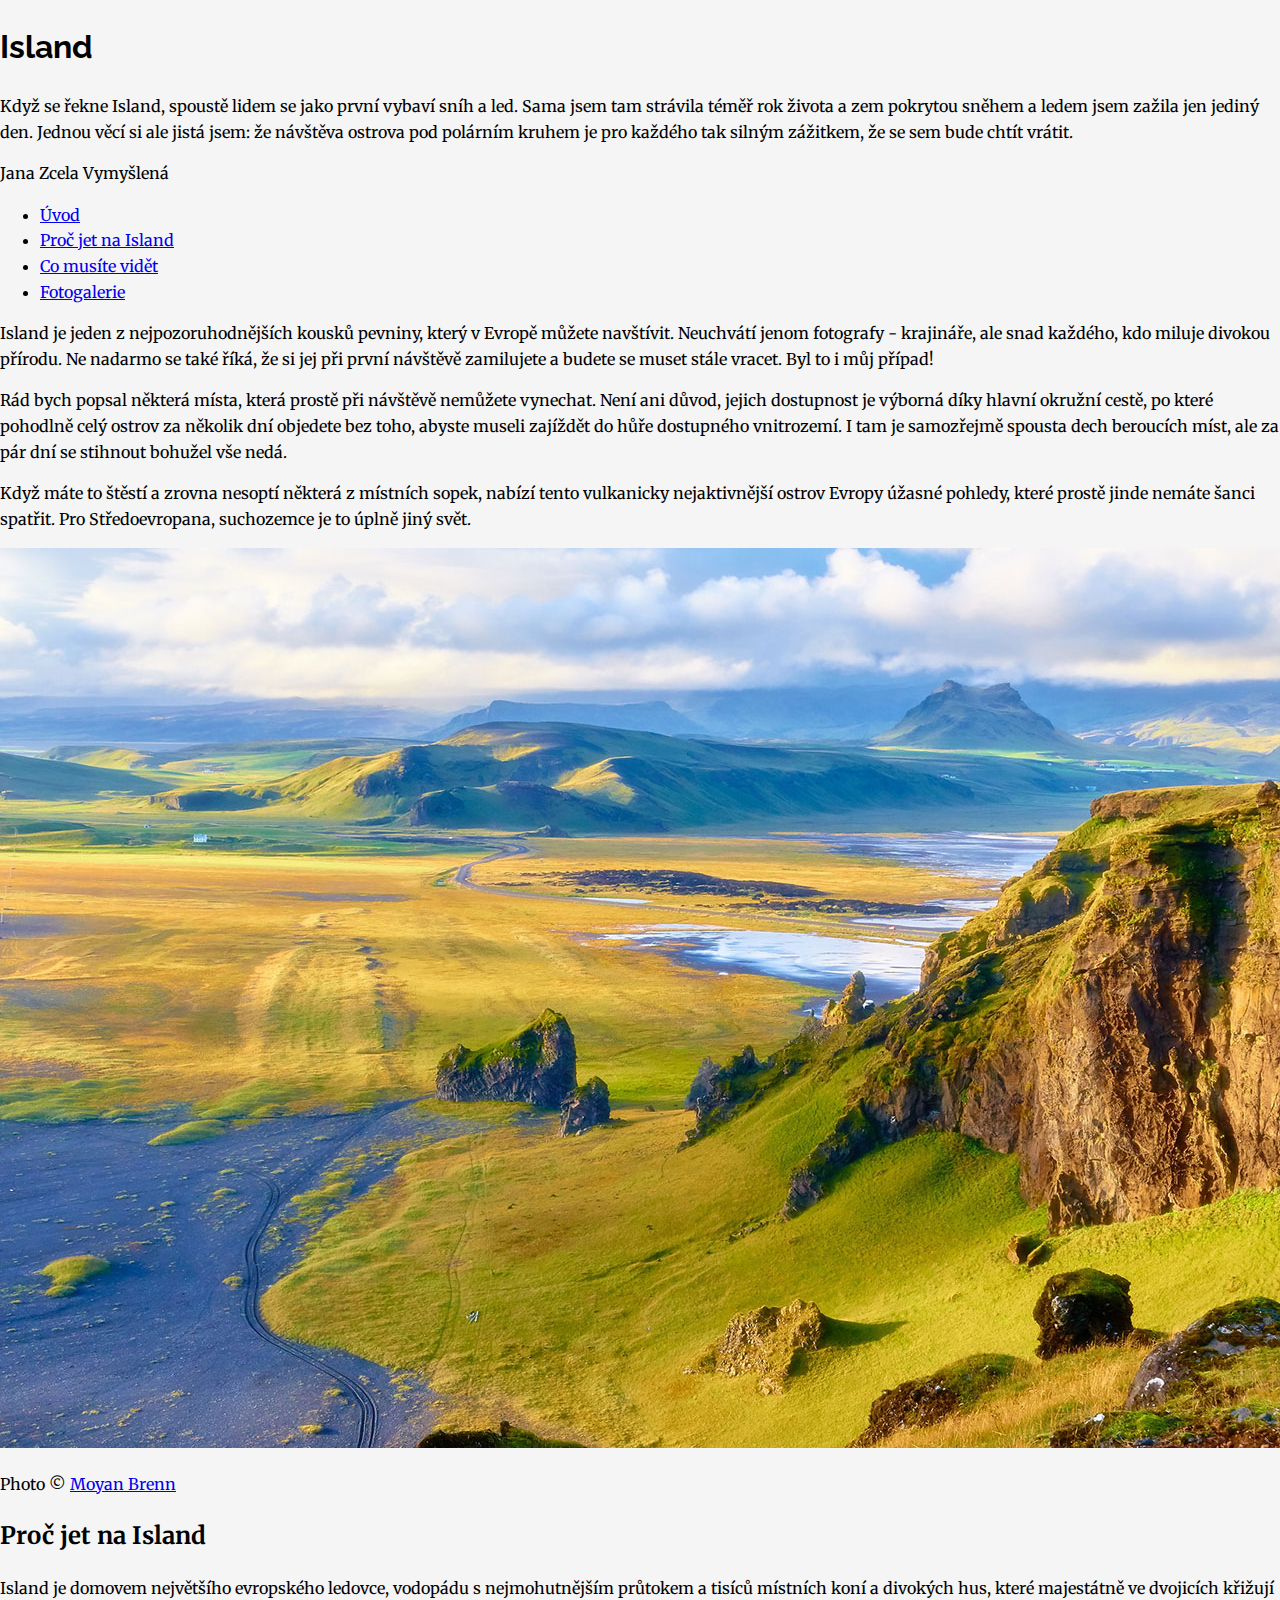
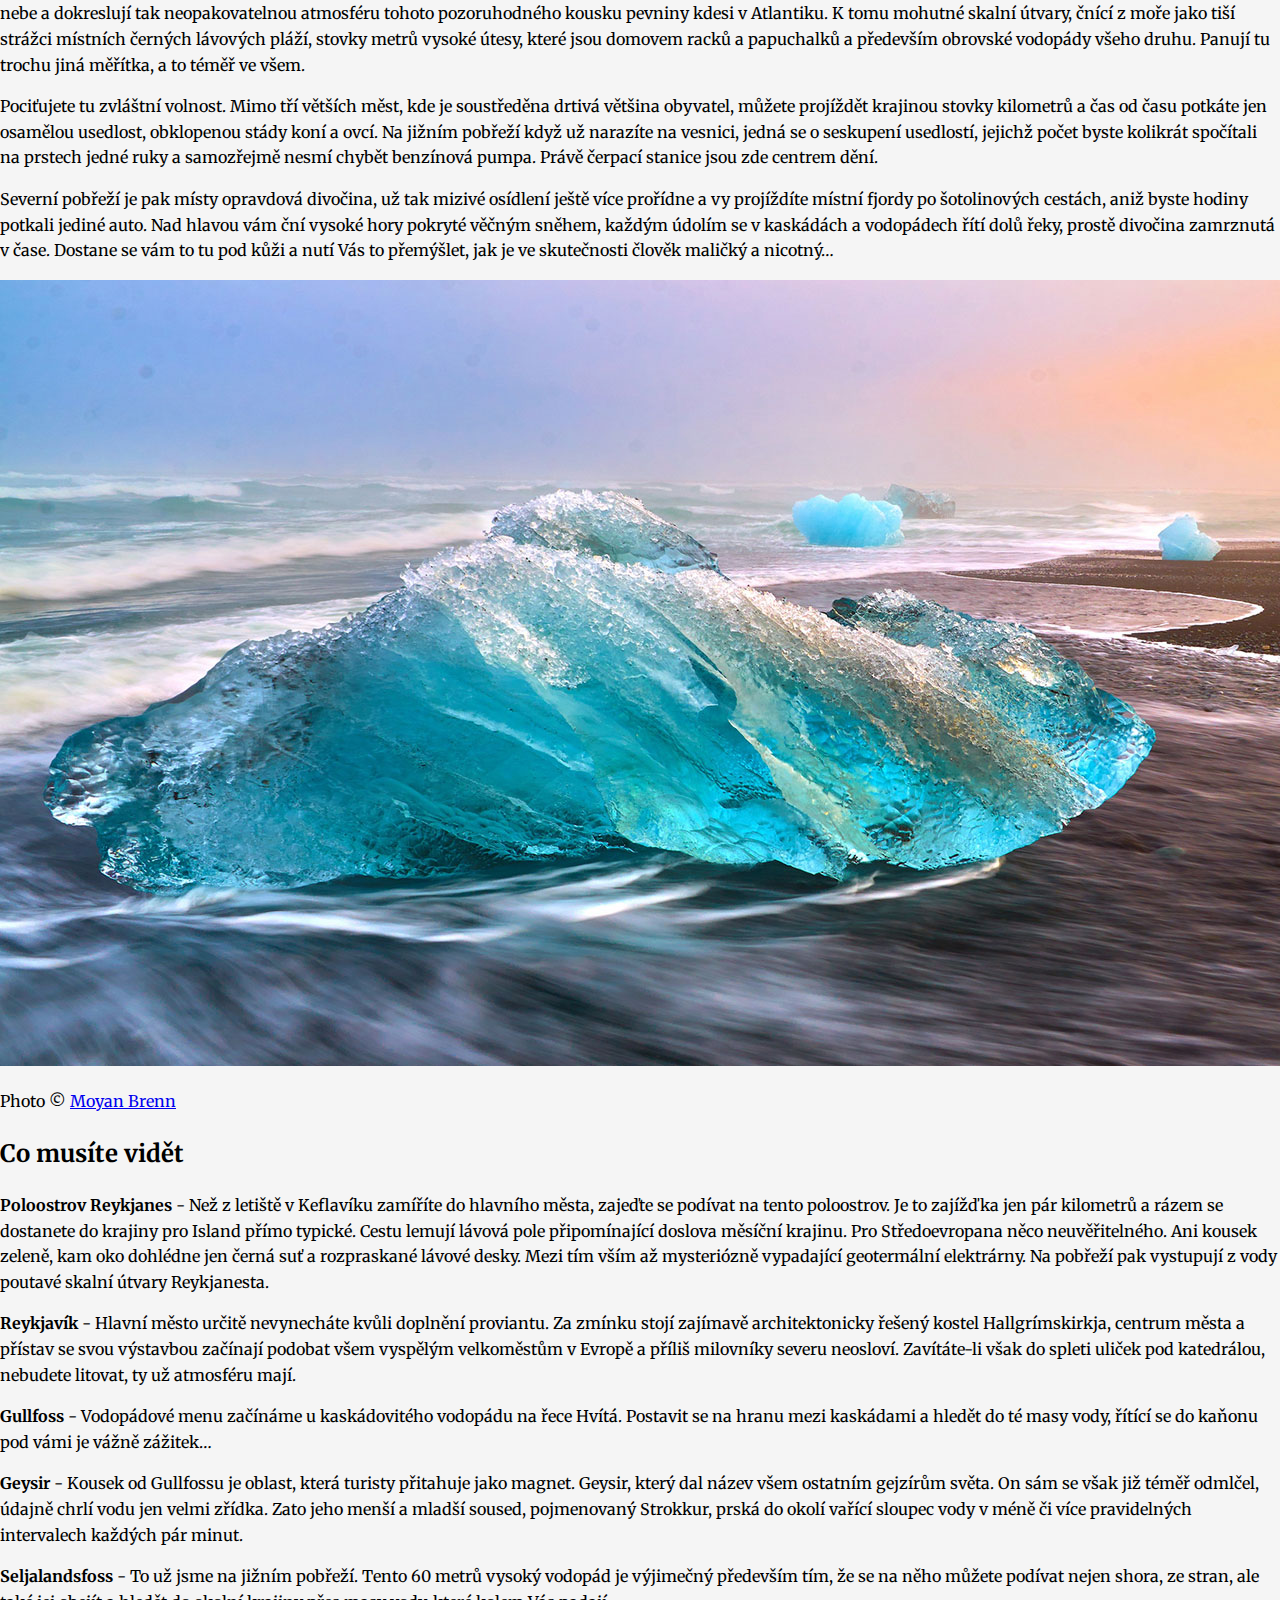
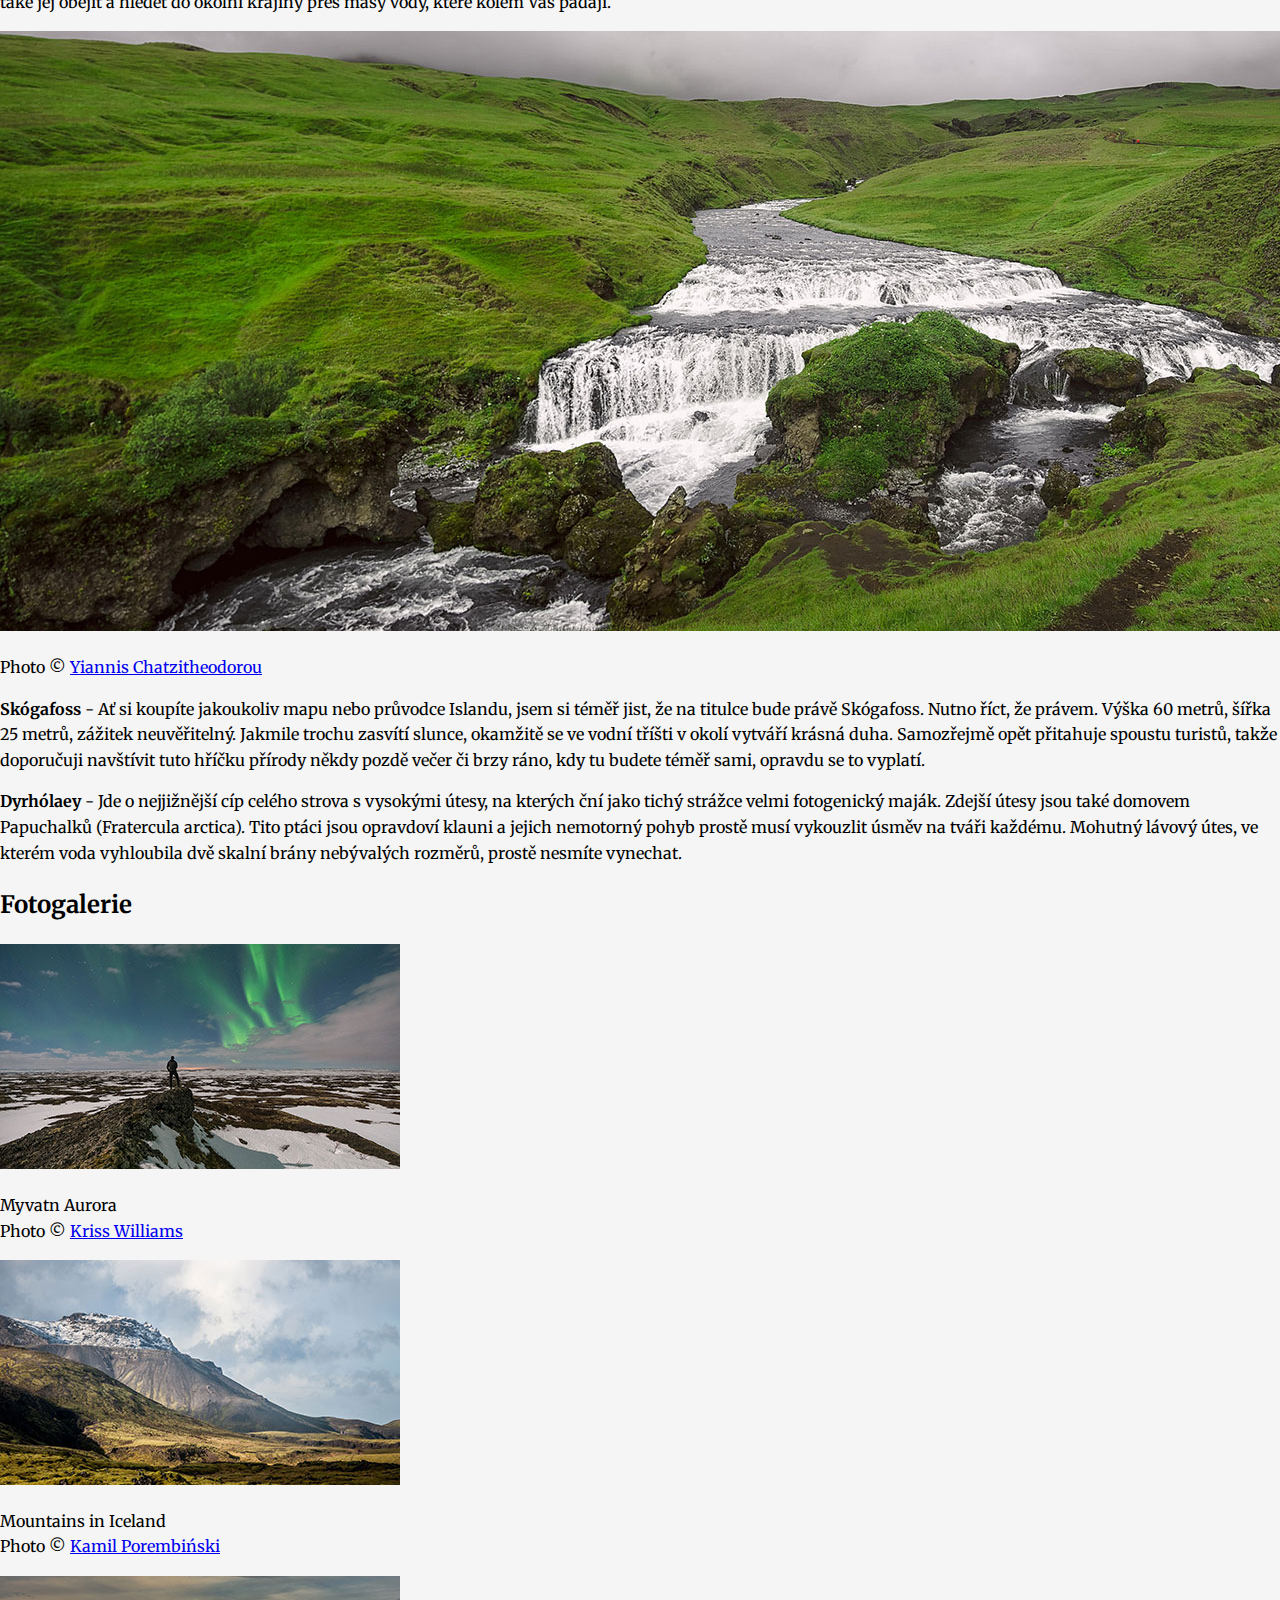
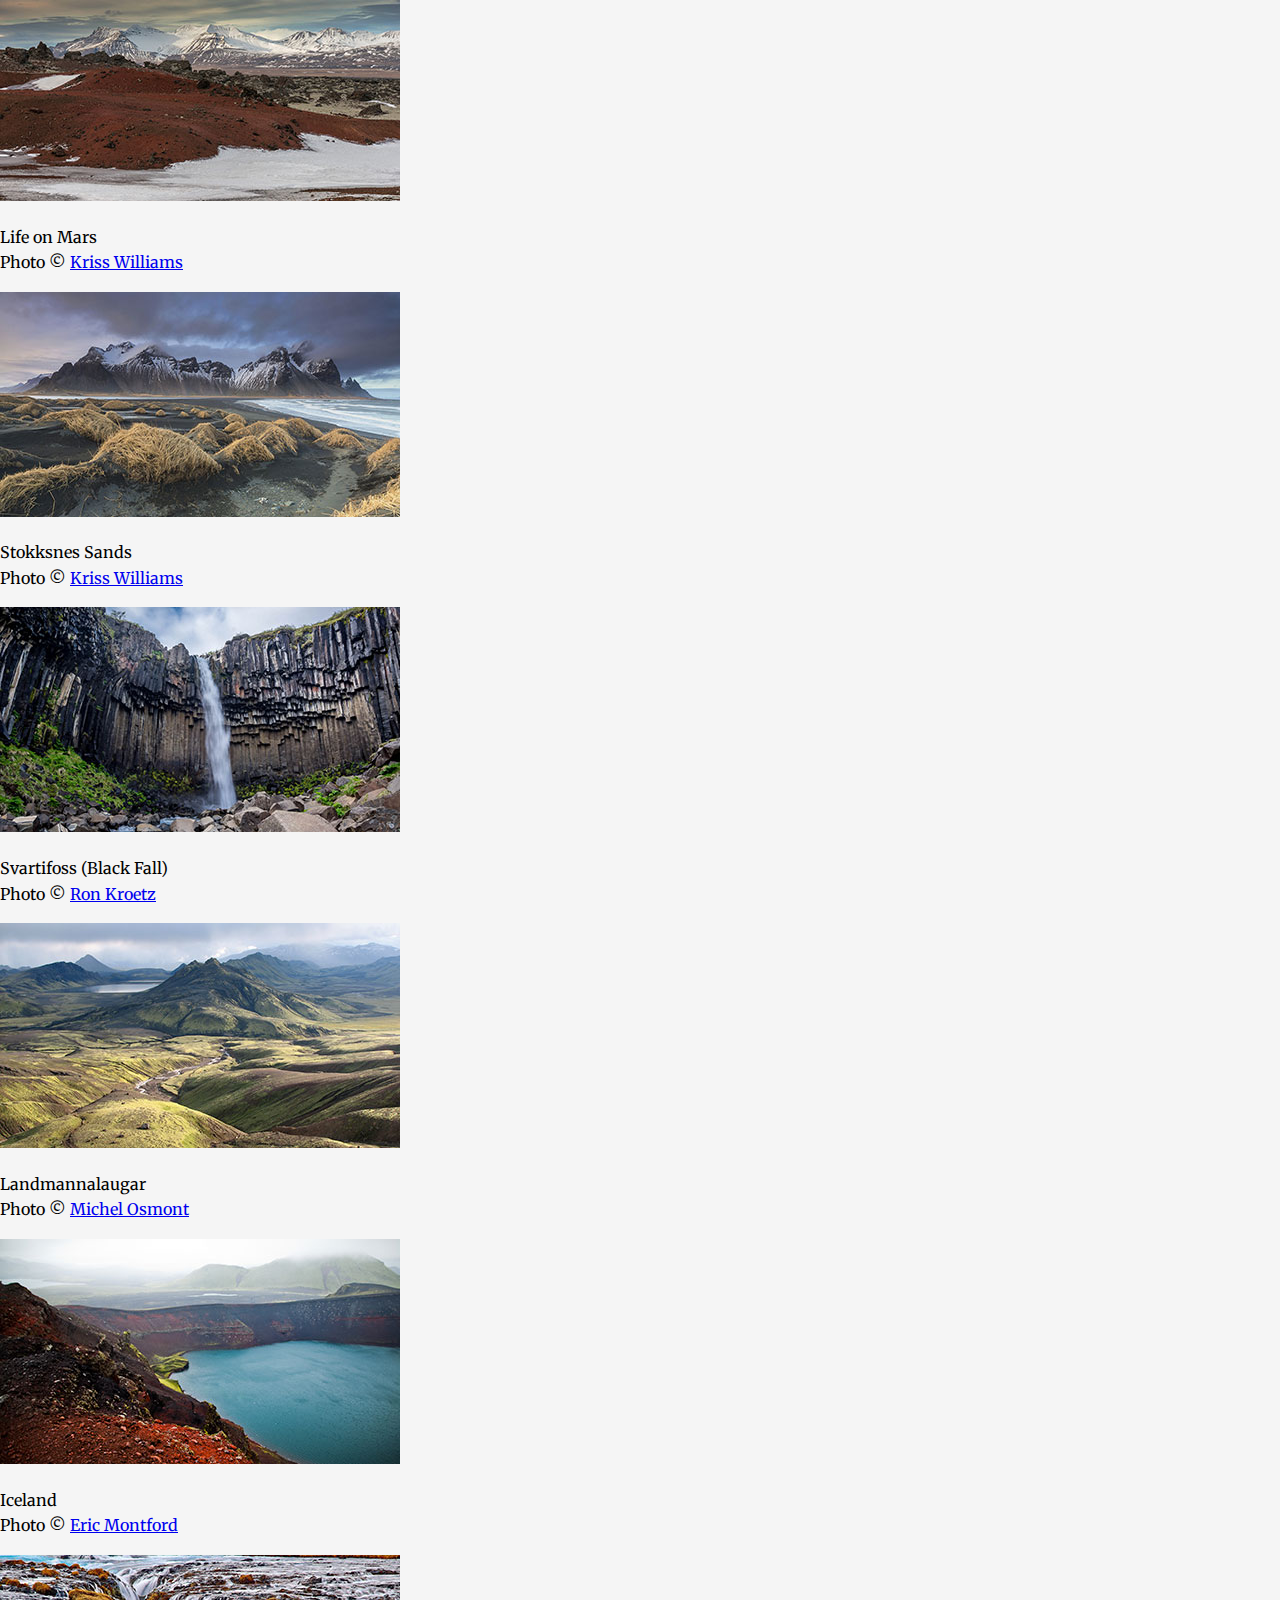
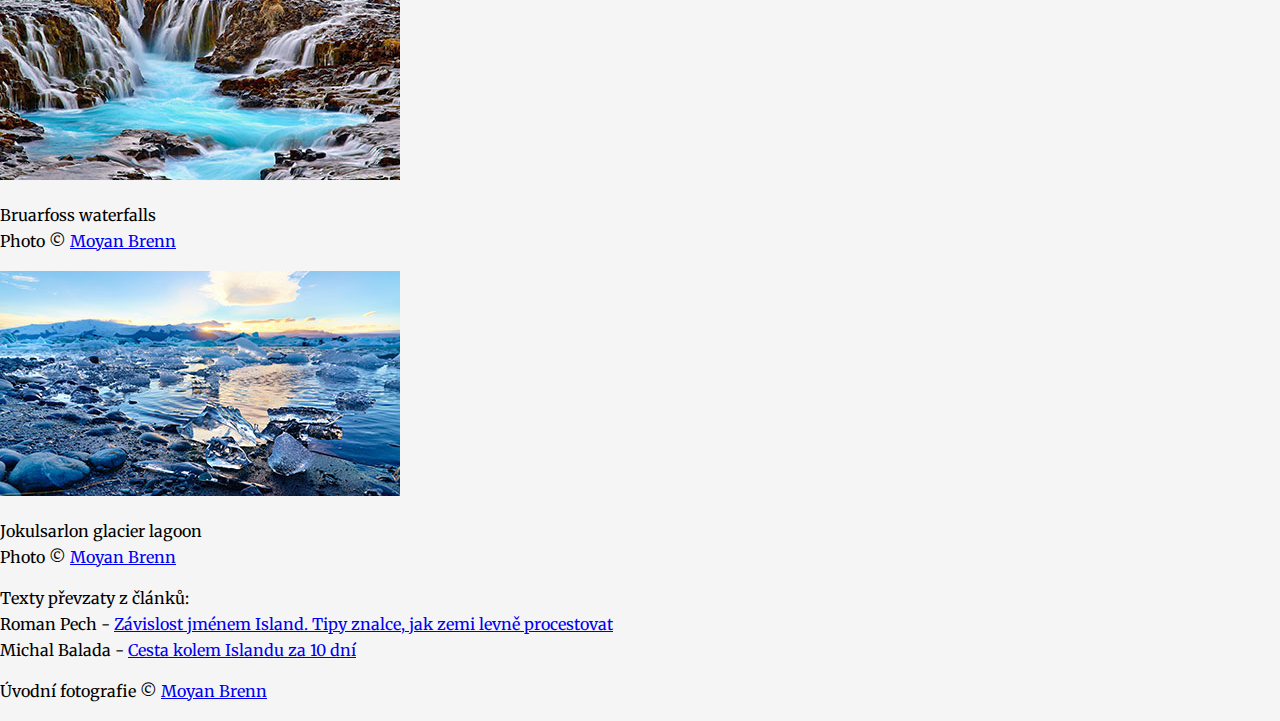
==== 2020-10-30-HTML-CSS-podklady/07-PROJEKT-Island/index.html @ 8b14be37 "Podklady pro Island" ====
<!DOCTYPE html>
<html>
    <head>
        <meta charset="utf-8">
        <meta name="viewport" content="width=device-width, initial-scale=1">
        <title>Cestování po Islandu</title>
        <link href="https://fonts.googleapis.com/css?family=Merriweather:400,400i|Raleway:400,700" rel="stylesheet">
        <link rel="stylesheet" type="text/css" href="style.css">
    </head>
    <body>


        <!-- hlavička -->

        <h1 class="titulek">Island</h1>

        <p class="perex">Když se řekne Island, spoustě lidem se jako první vybaví sníh a led. Sama jsem tam strávila téměř rok života a zem pokrytou sněhem a ledem jsem zažila jen jediný den. Jednou věcí si ale jistá jsem: že návštěva ostrova pod polárním kruhem je pro každého tak silným zážitkem, že se sem bude chtít vrátit.</p>

        <p class="autor">Jana Zcela Vymyšlená</p>




        <!-- menu -->

        <ul class="menu">
            <li><a href="#">Úvod</a></li>
            <li><a href="#">Proč jet na Island</a></li>
            <li><a href="#">Co musíte vidět</a></li>
            <li><a href="#">Fotogalerie</a></li>
        </ul>



        <!-- sekce Úvod -->

        <p>Island je jeden z nejpozoruhodnějších kousků pevniny, který v Evropě můžete navštívit. Neuchvátí jenom fotografy - krajináře, ale snad každého, kdo miluje divokou přírodu. Ne nadarmo se také říká, že si jej při první návštěvě zamilujete a budete se muset stále vracet. Byl to i můj případ!</p>

        <p>Rád bych popsal některá místa, která prostě při návštěvě nemůžete vynechat. Není ani důvod, jejich dostupnost je výborná díky hlavní okružní cestě, po které pohodlně celý ostrov za několik dní objedete bez toho, abyste museli zajíždět do hůře dostupného vnitrozemí. I tam je samozřejmě spousta dech beroucích míst, ale za pár dní se stihnout bohužel vše nedá.</p>

        <p>Když máte to štěstí a zrovna nesoptí některá z místních sopek, nabízí tento vulkanicky nejaktivnější ostrov Evropy úžasné pohledy, které prostě jinde nemáte šanci spatřit. Pro Středoevropana, suchozemce je to úplně jiný svět.</p>

        
        <img src="images/island1.jpg" alt="Island">
        <p class="popisek">
            Photo &copy; <a href="https://flic.kr/p/yFnyAT">Moyan Brenn</a>
        </p>


        <!-- sekce Proč -->

        <h2>Proč jet na Island</h2>

        <p>Island je domovem největšího evropského ledovce, vodopádu s nejmohutnějším průtokem a tisíců místních koní a divokých hus, které majestátně ve dvojicích křižují nebe a dokreslují tak neopakovatelnou atmosféru tohoto pozoruhodného kousku pevniny kdesi v Atlantiku. K tomu mohutné skalní útvary, čnící z moře jako tiší strážci místních černých lávových pláží, stovky metrů vysoké útesy, které jsou domovem racků a papuchalků a především obrovské vodopády všeho druhu. Panují tu trochu jiná měřítka, a to téměř ve všem.</p>

        <p>Pociťujete tu zvláštní volnost. Mimo tří větších měst, kde je soustředěna drtivá většina obyvatel, můžete projíždět krajinou stovky kilometrů a čas od času potkáte jen osamělou usedlost, obklopenou stády koní a ovcí. Na jižním pobřeží když už narazíte na vesnici, jedná se o seskupení usedlostí, jejichž počet byste kolikrát spočítali na prstech jedné ruky a samozřejmě nesmí chybět benzínová pumpa. Právě čerpací stanice jsou zde centrem dění.</p>

        <p>Severní pobřeží je pak místy opravdová divočina, už tak mizivé osídlení ještě více prořídne a vy projíždíte místní fjordy po šotolinových cestách, aniž byste hodiny potkali jediné auto. Nad hlavou vám ční vysoké hory pokryté věčným sněhem, každým údolím se v kaskádách a vodopádech řítí dolů řeky, prostě divočina zamrznutá v čase. Dostane se vám to tu pod kůži a nutí Vás to přemýšlet, jak je ve skutečnosti člověk maličký a nicotný&hellip;</p>


        <img src="images/island2.jpg" alt="Island">
        <p class="popisek">
            Photo &copy; <a href="https://flic.kr/p/yiAg2h">Moyan Brenn</a>
        </p>


        <!-- sekce Co musíte vidět -->

        <h2>Co musíte vidět</h2>

        <p><strong>Poloostrov Reykjanes</strong> - Než z letiště v Keflavíku zamíříte do hlavního města, zajeďte se podívat na tento poloostrov. Je to zajížďka jen pár kilometrů a rázem se dostanete do krajiny pro Island přímo typické. Cestu lemují lávová pole připomínající doslova měsíční krajinu. Pro Středoevropana něco neuvěřitelného. Ani kousek zeleně, kam oko dohlédne jen černá suť a rozpraskané lávové desky. Mezi tím vším až mysteriózně vypadající geotermální elektrárny. Na pobřeží pak vystupují z vody poutavé skalní útvary Reykjanesta.</p>

        <p><strong>Reykjavík</strong> - Hlavní město určitě nevynecháte kvůli doplnění proviantu. Za zmínku stojí zajímavě architektonicky řešený kostel Hallgrímskirkja, centrum města a přístav se svou výstavbou začínají podobat všem vyspělým velkoměstům v Evropě a příliš milovníky severu neosloví. Zavítáte-li však do spleti uliček pod katedrálou, nebudete litovat, ty už atmosféru mají.</p>

        <p><strong>Gullfoss</strong> - Vodopádové menu začínáme u kaskádovitého vodopádu na řece Hvítá. Postavit se na hranu mezi kaskádami a hledět do té masy vody, řítící se do kaňonu pod vámi je vážně zážitek&hellip;</p>

        <p><strong>Geysir</strong> - Kousek od Gullfossu je oblast, která turisty přitahuje jako magnet. Geysir, který dal název všem ostatním gejzírům světa. On sám se však již téměř odmlčel, údajně chrlí vodu jen velmi zřídka. Zato jeho menší a mladší soused, pojmenovaný Strokkur, prská do okolí vařící sloupec vody v méně či více pravidelných intervalech každých pár minut.</p>

        <p><strong>Seljalandsfoss</strong> - To už jsme na jižním pobřeží. Tento 60 metrů vysoký vodopád je výjimečný především tím, že se na něho můžete podívat nejen shora, ze stran, ale také jej obejít a hledět do okolní krajiny přes masy vody, které kolem Vás padají.</p>

        <img src="images/island3.jpg" alt="Island">
        <p class="popisek">
            Photo &copy; <a href="https://flic.kr/p/LfcKHP">Yiannis Chatzitheodorou</a>
        </p>


        <!-- změna strany, aby to celé bylo hezčí :) -->

		<p><strong>Skógafoss</strong> - Ať si koupíte jakoukoliv mapu nebo průvodce Islandu, jsem si téměř jist, že na titulce bude právě Skógafoss. Nutno říct, že právem. Výška 60 metrů, šířka 25 metrů, zážitek neuvěřitelný. Jakmile trochu zasvítí slunce, okamžitě se ve vodní tříšti v okolí vytváří krásná duha. Samozřejmě opět přitahuje spoustu turistů, takže doporučuji navštívit tuto hříčku přírody někdy pozdě večer či brzy ráno, kdy tu budete téměř sami, opravdu se to vyplatí.</p>

		<p><strong>Dyrhólaey</strong> - Jde o nejjižnější cíp celého strova s vysokými útesy, na kterých ční jako tichý strážce velmi fotogenický maják. Zdejší útesy jsou také domovem Papuchalků (Fratercula arctica). Tito ptáci jsou opravdoví klauni a jejich nemotorný pohyb prostě musí vykouzlit úsměv na tváři každému. Mohutný lávový útes, ve kterém voda vyhloubila dvě skalní brány nebývalých rozměrů, prostě nesmíte vynechat.</p>



        <!-- sekce Fotogalerie -->

		<h2>Fotogalerie</h2>

        <div class="galerie">

			<div class="foto">
				<img src="images/nahled1.jpg" alt="Myvatn Aurora">
				<p class="popisek">
                    Myvatn Aurora<br>
					<span class="popisek-copy">Photo &copy; <a href="https://flic.kr/p/GN5utm">Kriss Williams</a></span>
				</p>
			</div>

			<div class="foto">
				<img src="images/nahled2.jpg" alt="Mountains in Iceland">
				<p class="popisek">
                    Mountains in Iceland<br>
					<span class="popisek-copy">Photo &copy; <a href="https://flic.kr/p/qCC5fd">Kamil Porembiński</a></span>
				</p>
			</div>

            <div class="foto">
                <img src="images/nahled3.jpg" alt="Life on Mars">
                <p class="popisek">
                    Life on Mars<br>
                    <span class="popisek-copy">Photo &copy; <a href="https://flic.kr/p/DrxutX">Kriss Williams</a></span>
                </p>
            </div>

			<div class="foto">
				<img src="images/nahled4.jpg" alt="Stokksnes Sands">
				<p class="popisek">
                    Stokksnes Sands<br>
					<span class="popisek-copy">Photo &copy; <a href="https://flic.kr/p/vzopTG">Kriss Williams</a></span>
				</p>
			</div>

			<div class="foto">
				<img src="images/nahled5.jpg" alt="Svartifoss (Black Fall)">
				<p class="popisek">
                    Svartifoss (Black Fall)<br>
					<span class="popisek-copy">Photo &copy; <a href="https://flic.kr/p/v5Butv">Ron Kroetz</a></span>
				</p>
			</div>

			<div class="foto">
				<img src="images/nahled6.jpg" alt="Landmannalaugar">
				<p class="popisek">
                    Landmannalaugar<br>
                    <span class="popisek-copy">Photo &copy; <a href="https://flic.kr/p/2SWHDd">Michel Osmont</a></span>
				</p>
			</div>

			<div class="foto">
				<img src="images/nahled7.jpg" alt="Iceland">
				<p class="popisek">
                    Iceland<br>
                    <span class="popisek-copy">Photo &copy; <a href="https://flic.kr/p/aaqZLk">Eric Montford</a></span>
				</p>
			</div>

			<div class="foto">
				<img src="images/nahled8.jpg" alt="Bruarfoss waterfalls">
				<p class="popisek">
                    Bruarfoss waterfalls<br>
					<span class="popisek-copy">Photo &copy; <a href="https://flic.kr/p/nuUQM7">Moyan Brenn</a></span>
				</p>
			</div>

			<div class="foto">
				<img src="images/nahled9.jpg" alt="Jokulsarlon glacier lagoon">
				<p class="popisek">
                    Jokulsarlon glacier lagoon<br>
					<span class="popisek-copy">Photo &copy; <a href="https://flic.kr/p/getEgS">Moyan Brenn</a></span>
				</p>
			</div>

		</div><!-- konec .galerie -->



        <!-- patička -->

        <p>
            Texty převzaty z článků:<br>
            Roman Pech - <a href="http://cestovani.idnes.cz/island-a-roman-pech-0nh-/kolem-sveta.aspx?c=A140519_125122_kolem-sveta_tom">Závislost jménem Island. Tipy znalce, jak zemi levně procestovat</a><br>
            Michal Balada - <a href="http://www.pohora.cz/tipy-na-vylety/16352-cesta-kolem-islandu-za-10-dni/">Cesta kolem Islandu za 10 dní</a>
        </p>
        <p>
            Úvodní fotografie &copy; <a href="https://flic.kr/p/gett4S">Moyan Brenn</a>
        </p>


    </body>
</html>
---- 2020-10-30-HTML-CSS-podklady/07-PROJEKT-Island/style.css ----
/* nejsme vcerejsi, pouzivame moderni box model */
*, :after, :before { box-sizing: border-box; }

/*
 BARVY
 pozadi     #f5f5f5
 Jedeme retro cernobile, dnes barvy nepotrebujeme.
*/


body {
    margin: 0;
    padding: 0;
    background-color: #f5f5f5;
    font-family: 'Merriweather', serif;
    font-size: 16px;
    line-height: 1.6;
}


/* HLAVICKA */

.titulek {
    font-family: 'Raleway', serif;
}


/* MENU */




/* OBSAH */




/* FOTOGALERIE */




/* PATICKA */
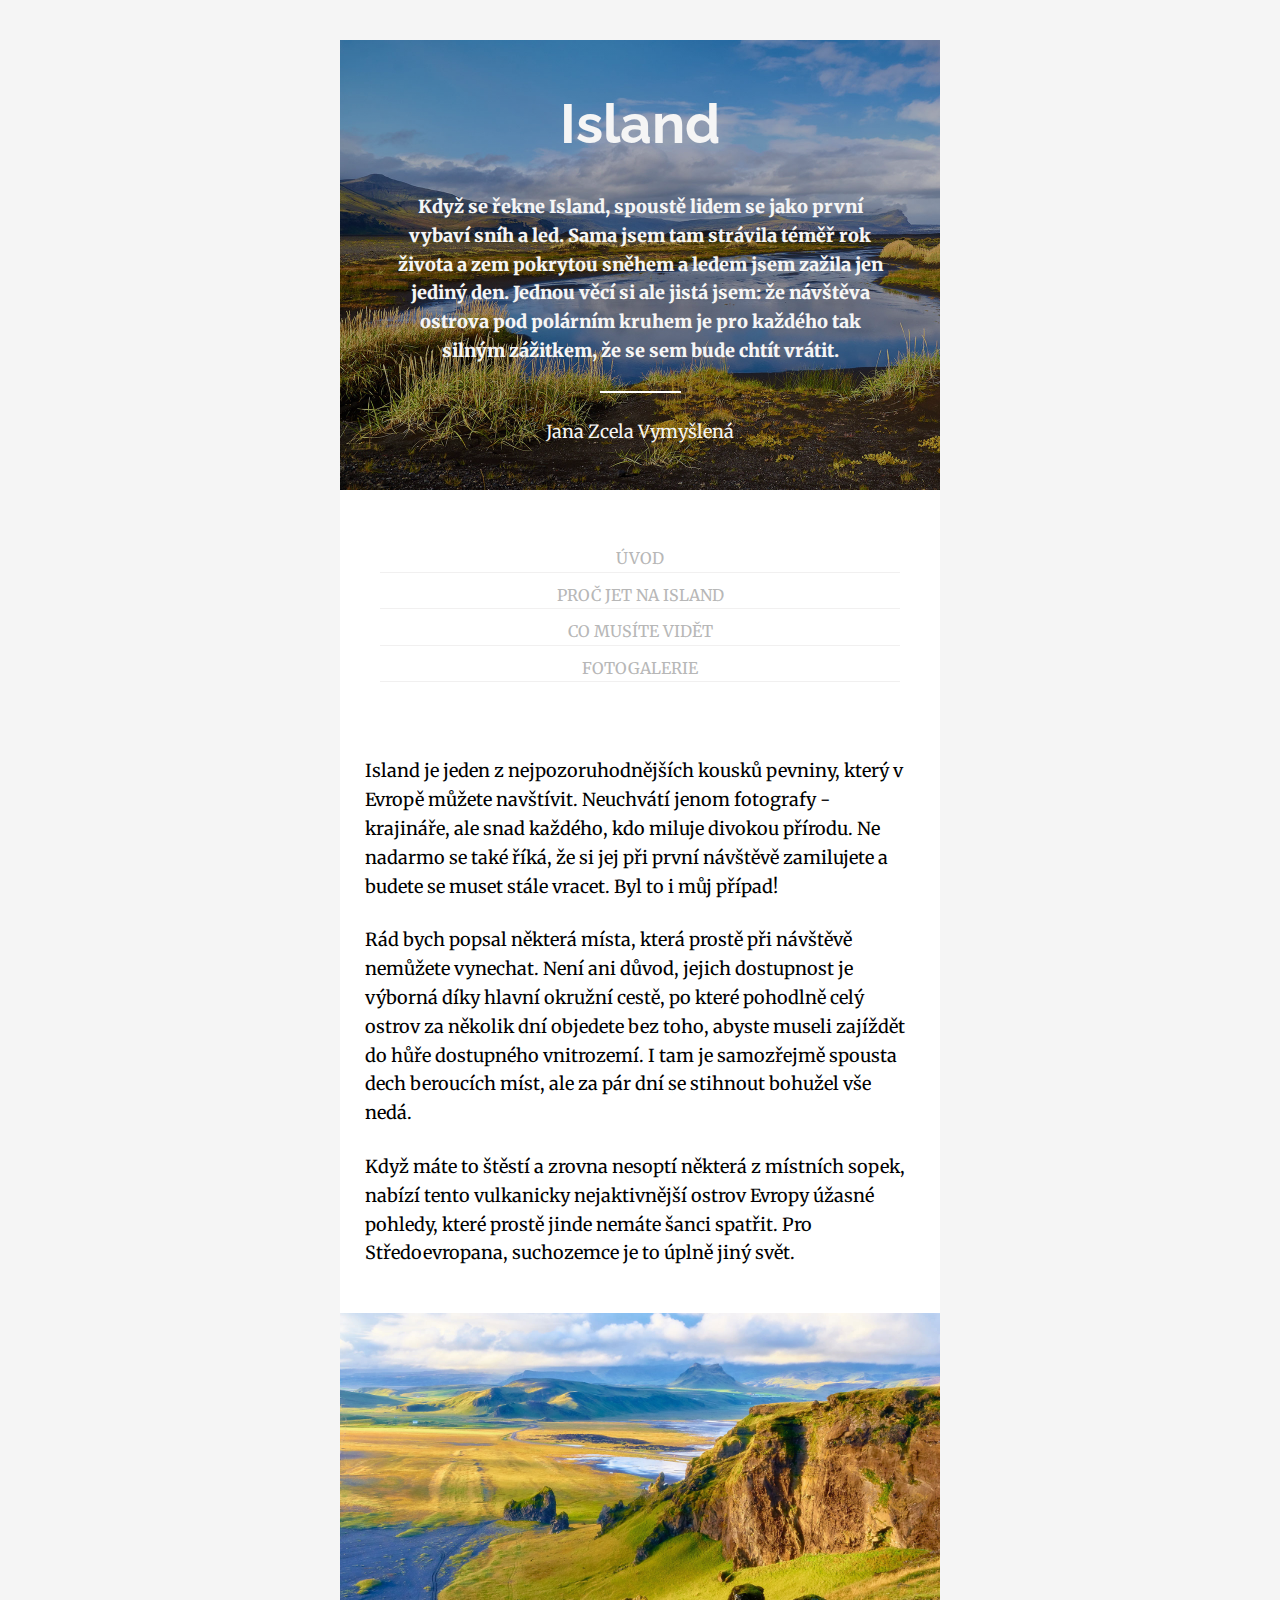
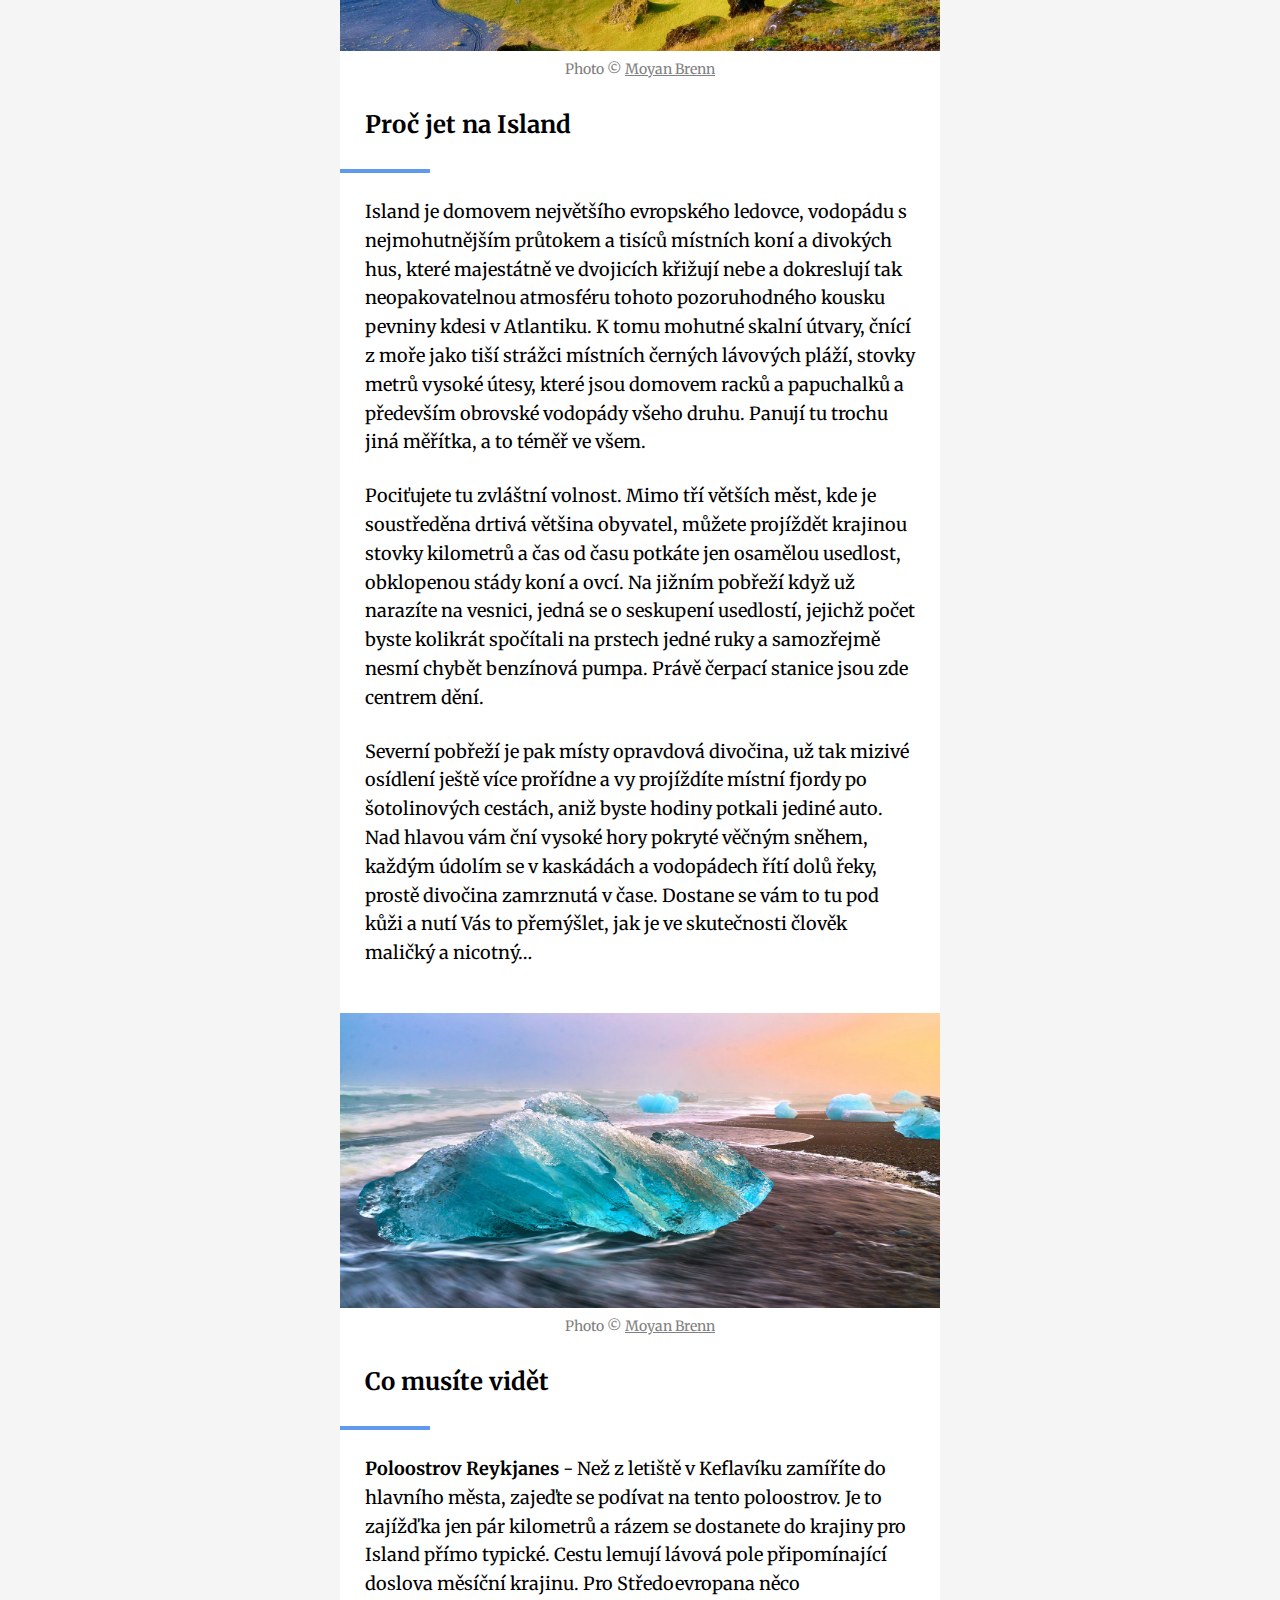
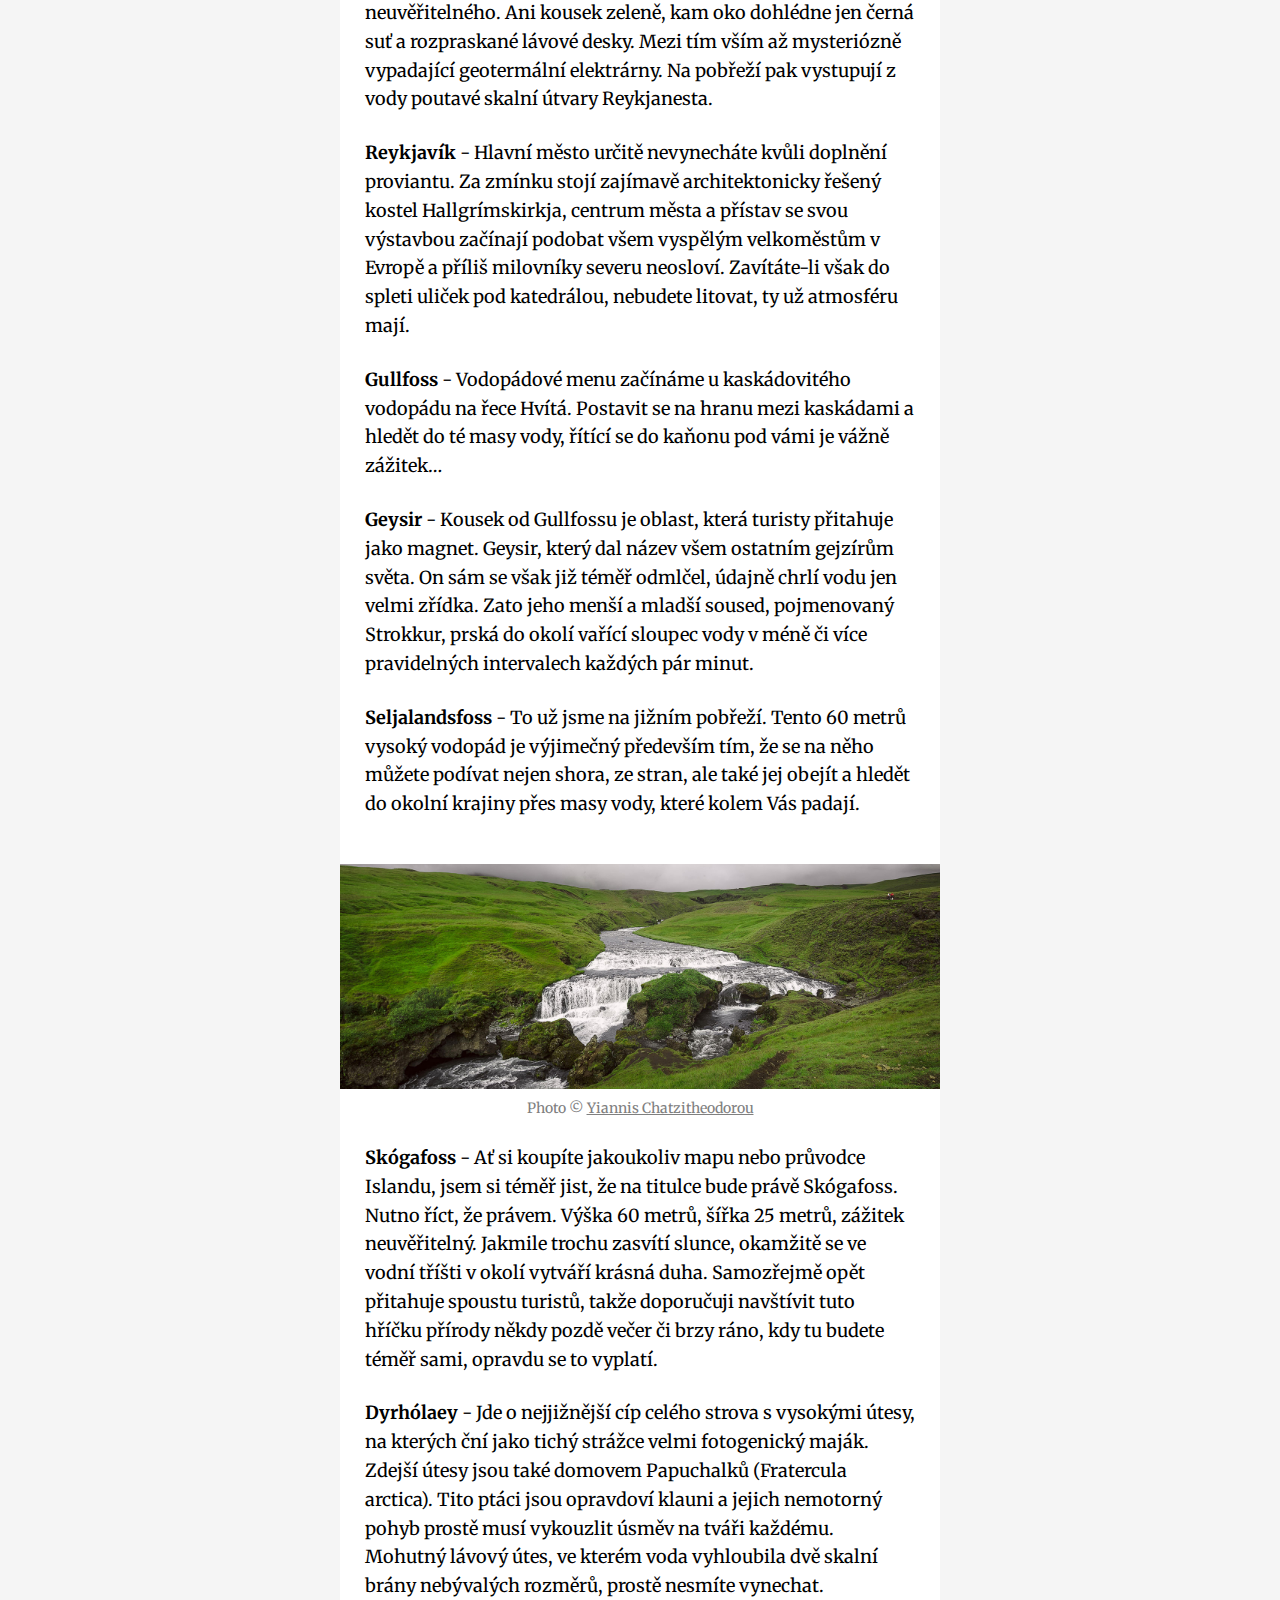
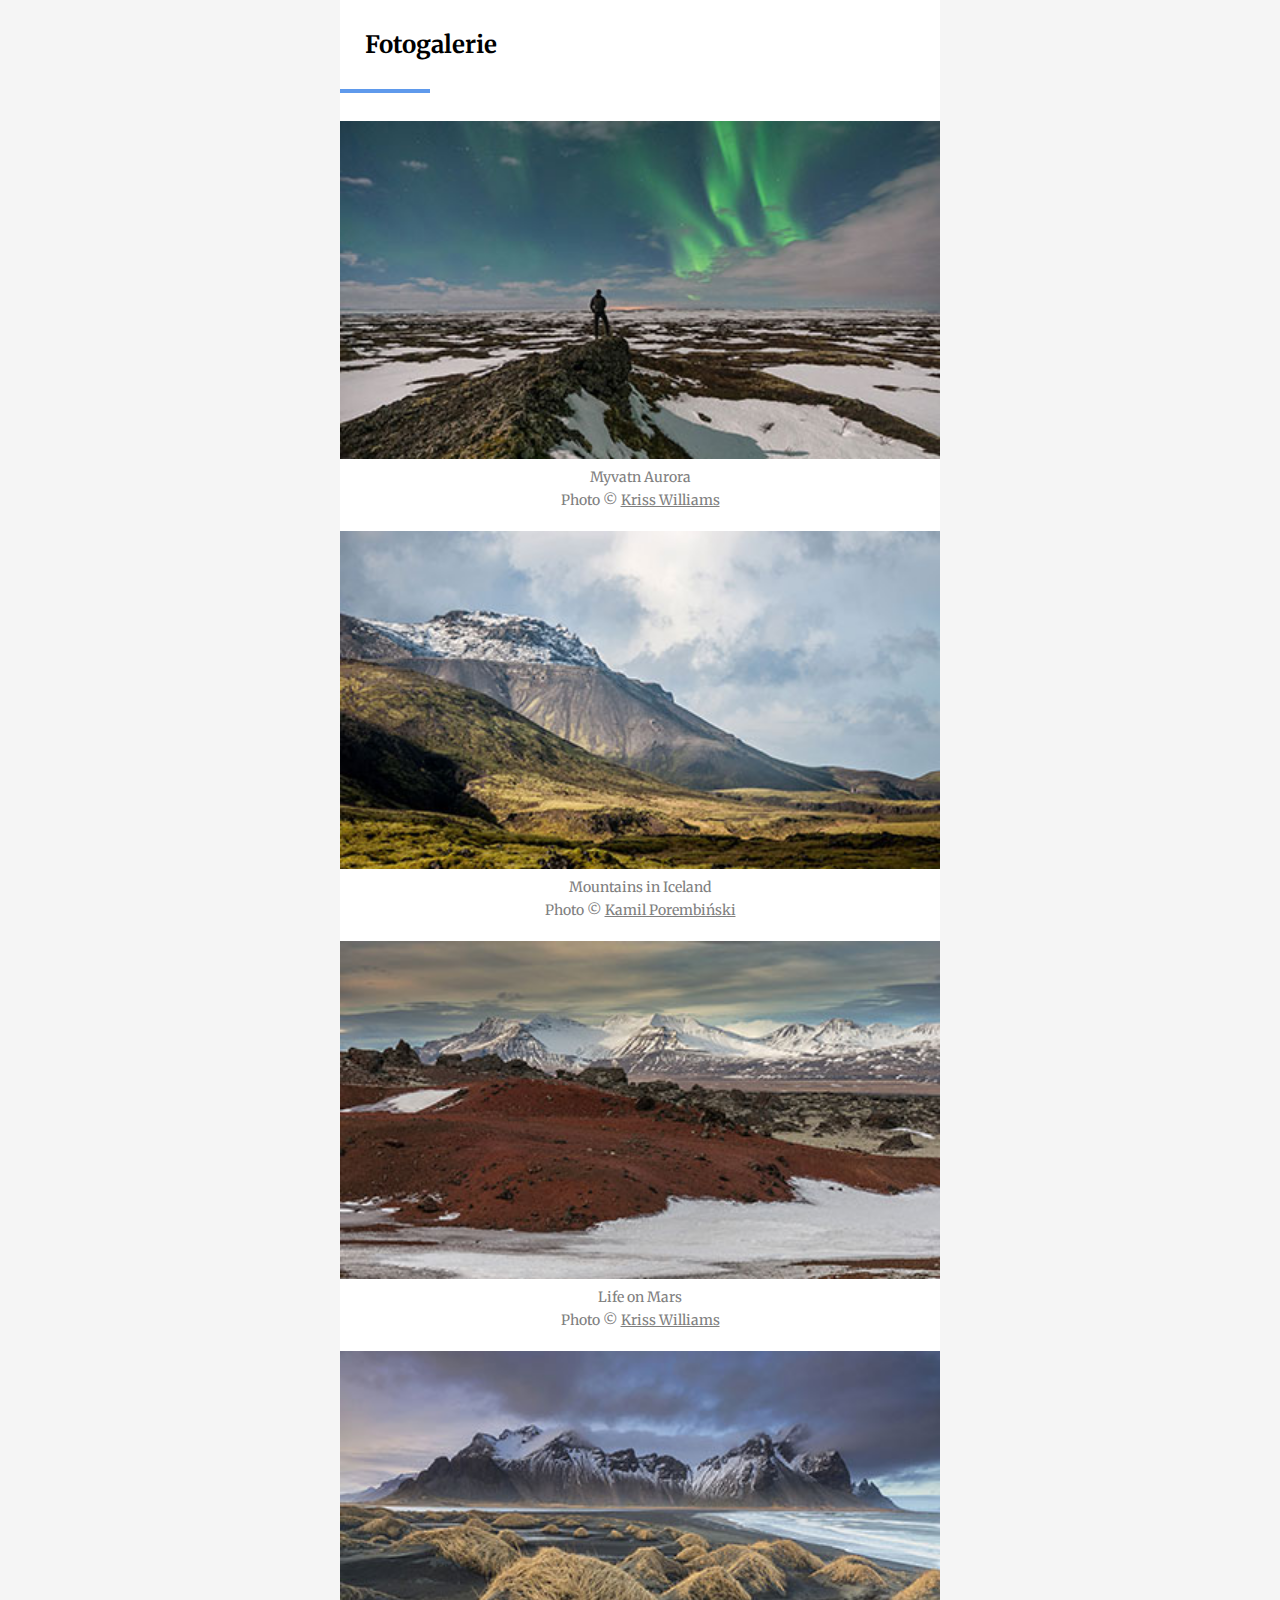
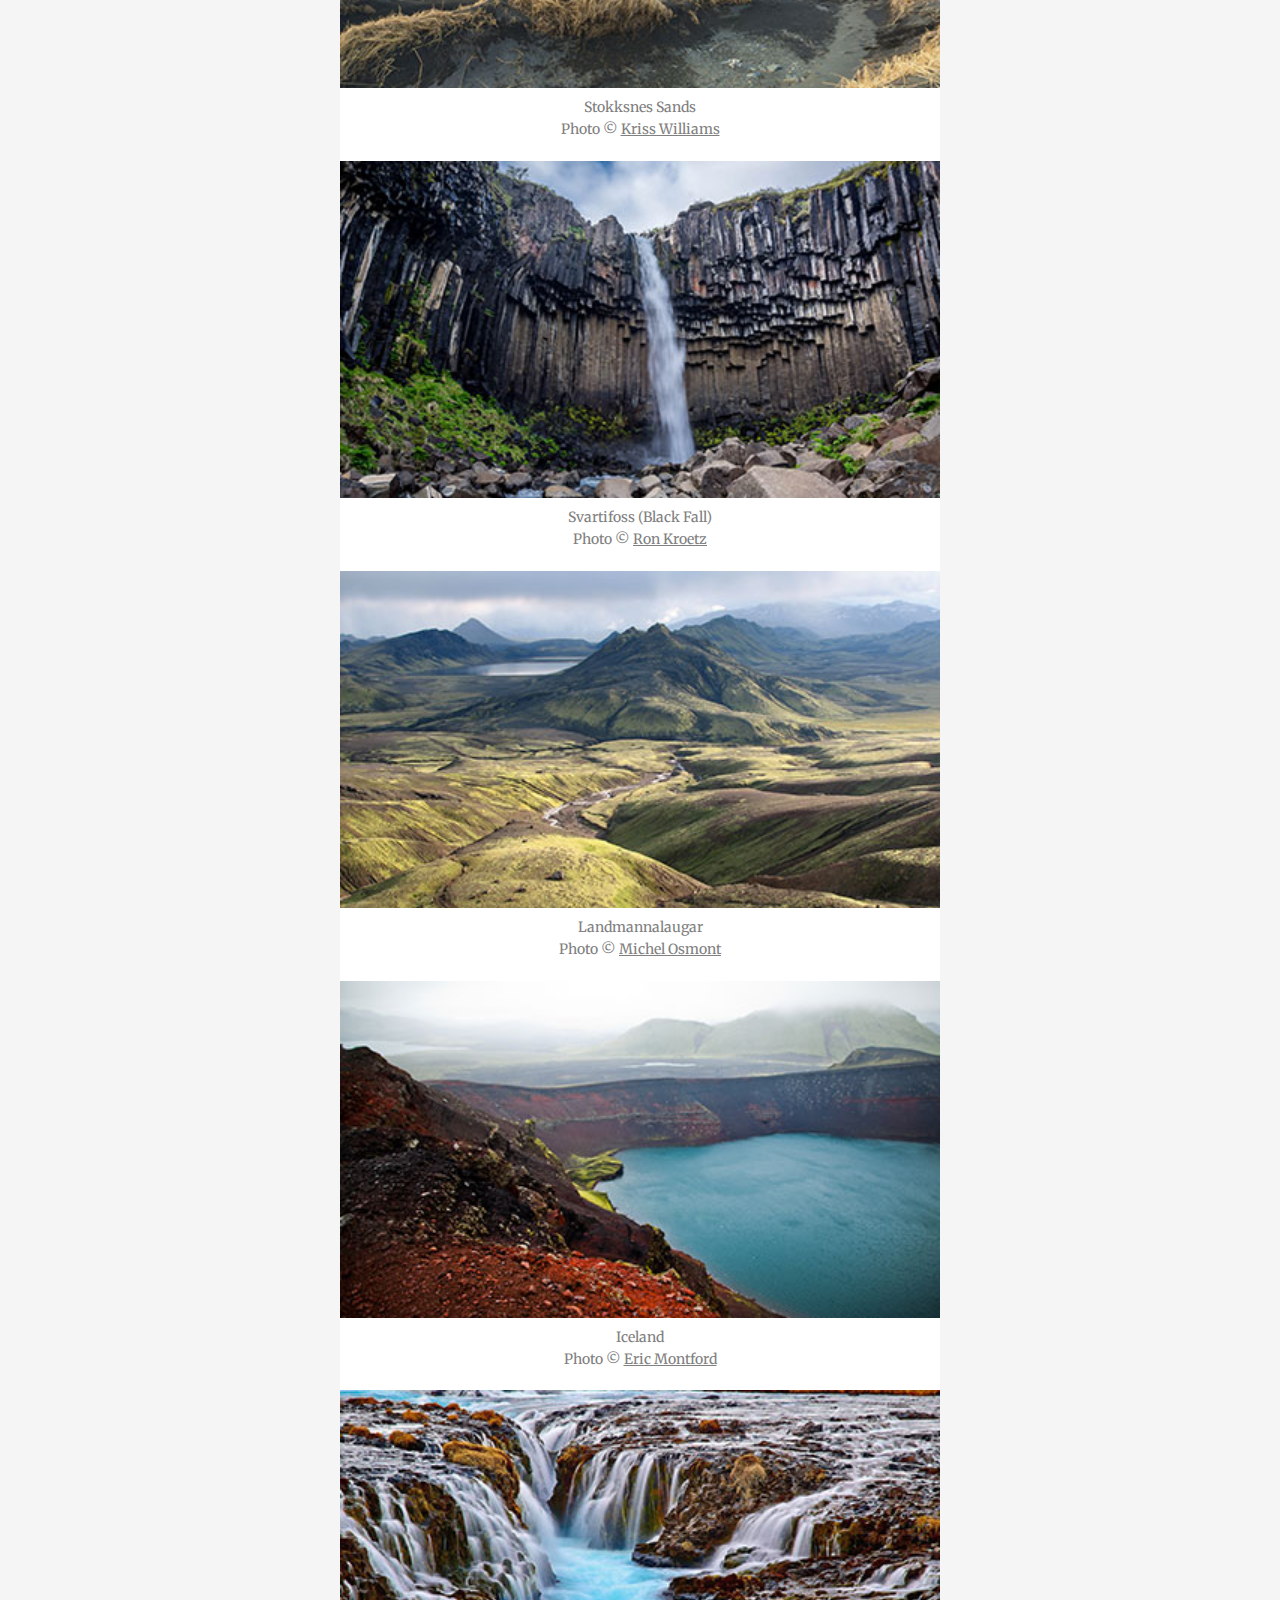
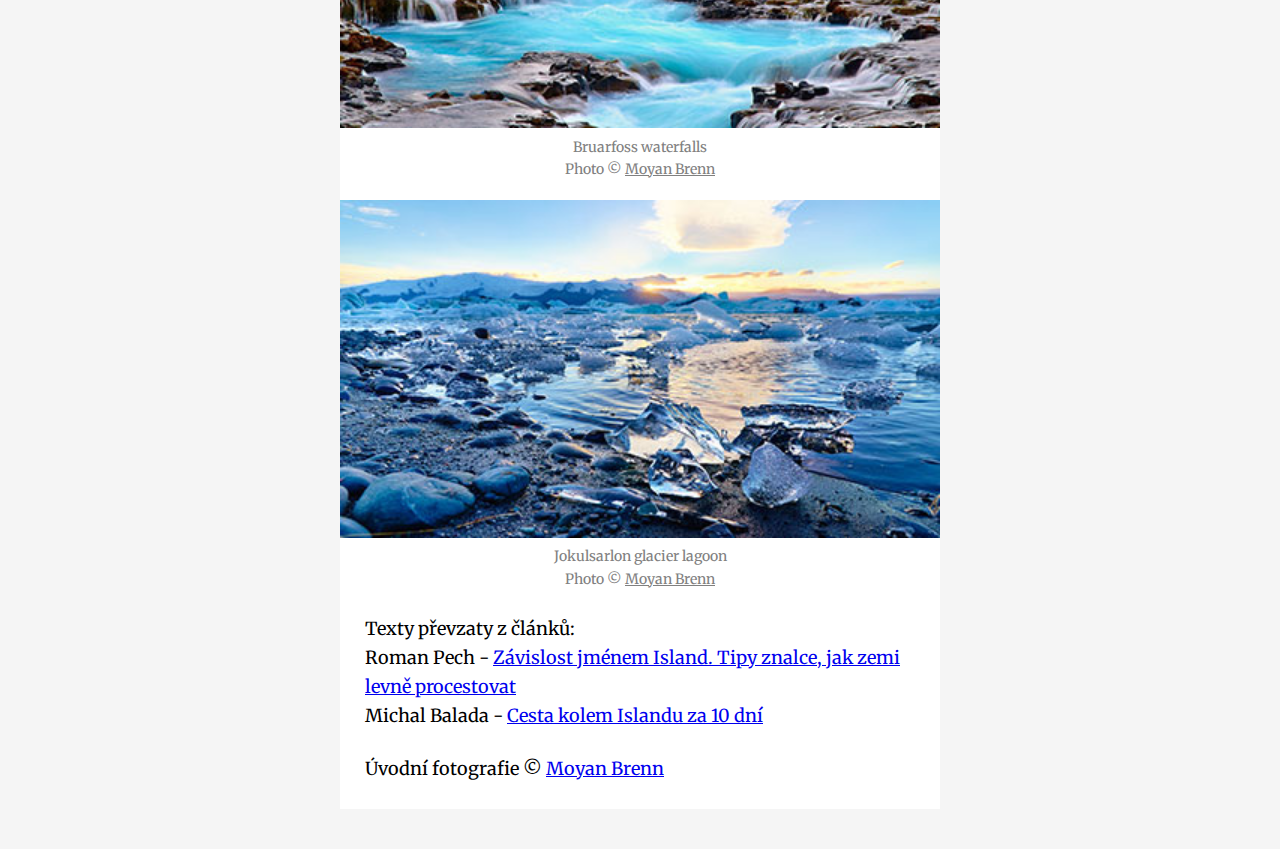
==== commit 57b0cc25: "Úprava figcaption, menu, hlavičky, přidání podtržítek" ====
--- a/2020-10-30-HTML-CSS-podklady/07-PROJEKT-Island/index.html
+++ b/2020-10-30-HTML-CSS-podklady/07-PROJEKT-Island/index.html
@@ -1,190 +1,320 @@
 <!DOCTYPE html>
 <html>
-    <head>
-        <meta charset="utf-8">
-        <meta name="viewport" content="width=device-width, initial-scale=1">
-        <title>Cestování po Islandu</title>
-        <link href="https://fonts.googleapis.com/css?family=Merriweather:400,400i|Raleway:400,700" rel="stylesheet">
-        <link rel="stylesheet" type="text/css" href="style.css">
-    </head>
-    <body>
-
-
-        <!-- hlavička -->
-
-        <h1 class="titulek">Island</h1>
-
-        <p class="perex">Když se řekne Island, spoustě lidem se jako první vybaví sníh a led. Sama jsem tam strávila téměř rok života a zem pokrytou sněhem a ledem jsem zažila jen jediný den. Jednou věcí si ale jistá jsem: že návštěva ostrova pod polárním kruhem je pro každého tak silným zážitkem, že se sem bude chtít vrátit.</p>
-
-        <p class="autor">Jana Zcela Vymyšlená</p>
-
-
-
-
+  <head>
+    <meta charset="utf-8" />
+    <meta name="viewport" content="width=device-width, initial-scale=1" />
+    <title>Cestování po Islandu</title>
+    <link
+      href="https://fonts.googleapis.com/css?family=Merriweather:400,400i|Raleway:400,700"
+      rel="stylesheet"
+    />
+    <link rel="stylesheet" type="text/css" href="style.css" />
+  </head>
+  <body>
+    <!-- hlavička -->
+    <div class="ramec-obal">
+      <div class="ramec">
+        <div class="uvodni-foto">
+          <h1 class="titulek">Island</h1>
+
+          <p class="perex">
+            Když se řekne Island, spoustě lidem se jako první vybaví sníh a led.
+            Sama jsem tam strávila téměř rok života a zem pokrytou sněhem a
+            ledem jsem zažila jen jediný den. Jednou věcí si ale jistá jsem: že
+            návštěva ostrova pod polárním kruhem je pro každého tak silným
+            zážitkem, že se sem bude chtít vrátit.
+          </p>
+
+          <hr class="new2">
+          <p class="autor">Jana Zcela Vymyšlená</p>
+        </div>
         <!-- menu -->
 
         <ul class="menu">
-            <li><a href="#">Úvod</a></li>
-            <li><a href="#">Proč jet na Island</a></li>
-            <li><a href="#">Co musíte vidět</a></li>
-            <li><a href="#">Fotogalerie</a></li>
+          <li><a href="#">Úvod</a></li>
+          <li><a href="#">Proč jet na Island</a></li>
+          <li><a href="#">Co musíte vidět</a></li>
+          <li><a href="#">Fotogalerie</a></li>
         </ul>
 
-
-
         <!-- sekce Úvod -->
 
-        <p>Island je jeden z nejpozoruhodnějších kousků pevniny, který v Evropě můžete navštívit. Neuchvátí jenom fotografy - krajináře, ale snad každého, kdo miluje divokou přírodu. Ne nadarmo se také říká, že si jej při první návštěvě zamilujete a budete se muset stále vracet. Byl to i můj případ!</p>
-
-        <p>Rád bych popsal některá místa, která prostě při návštěvě nemůžete vynechat. Není ani důvod, jejich dostupnost je výborná díky hlavní okružní cestě, po které pohodlně celý ostrov za několik dní objedete bez toho, abyste museli zajíždět do hůře dostupného vnitrozemí. I tam je samozřejmě spousta dech beroucích míst, ale za pár dní se stihnout bohužel vše nedá.</p>
-
-        <p>Když máte to štěstí a zrovna nesoptí některá z místních sopek, nabízí tento vulkanicky nejaktivnější ostrov Evropy úžasné pohledy, které prostě jinde nemáte šanci spatřit. Pro Středoevropana, suchozemce je to úplně jiný svět.</p>
-
-        
-        <img src="images/island1.jpg" alt="Island">
-        <p class="popisek">
+        <p>
+          Island je jeden z nejpozoruhodnějších kousků pevniny, který v Evropě
+          můžete navštívit. Neuchvátí jenom fotografy - krajináře, ale snad
+          každého, kdo miluje divokou přírodu. Ne nadarmo se také říká, že si
+          jej při první návštěvě zamilujete a budete se muset stále vracet. Byl
+          to i můj případ!
+        </p>
+
+        <p>
+          Rád bych popsal některá místa, která prostě při návštěvě nemůžete
+          vynechat. Není ani důvod, jejich dostupnost je výborná díky hlavní
+          okružní cestě, po které pohodlně celý ostrov za několik dní objedete
+          bez toho, abyste museli zajíždět do hůře dostupného vnitrozemí. I tam
+          je samozřejmě spousta dech beroucích míst, ale za pár dní se stihnout
+          bohužel vše nedá.
+        </p>
+
+        <p>
+          Když máte to štěstí a zrovna nesoptí některá z místních sopek, nabízí
+          tento vulkanicky nejaktivnější ostrov Evropy úžasné pohledy, které
+          prostě jinde nemáte šanci spatřit. Pro Středoevropana, suchozemce je
+          to úplně jiný svět.
+        </p>
+
+        <figure class="foto">
+          <img src="images/island1.jpg" alt="Island" />
+          <figcaption class="popisek">
             Photo &copy; <a href="https://flic.kr/p/yFnyAT">Moyan Brenn</a>
-        </p>
-
+          </figcaption>
+        </figure>
 
         <!-- sekce Proč -->
 
-        <h2>Proč jet na Island</h2>
-
-        <p>Island je domovem největšího evropského ledovce, vodopádu s nejmohutnějším průtokem a tisíců místních koní a divokých hus, které majestátně ve dvojicích křižují nebe a dokreslují tak neopakovatelnou atmosféru tohoto pozoruhodného kousku pevniny kdesi v Atlantiku. K tomu mohutné skalní útvary, čnící z moře jako tiší strážci místních černých lávových pláží, stovky metrů vysoké útesy, které jsou domovem racků a papuchalků a především obrovské vodopády všeho druhu. Panují tu trochu jiná měřítka, a to téměř ve všem.</p>
-
-        <p>Pociťujete tu zvláštní volnost. Mimo tří větších měst, kde je soustředěna drtivá většina obyvatel, můžete projíždět krajinou stovky kilometrů a čas od času potkáte jen osamělou usedlost, obklopenou stády koní a ovcí. Na jižním pobřeží když už narazíte na vesnici, jedná se o seskupení usedlostí, jejichž počet byste kolikrát spočítali na prstech jedné ruky a samozřejmě nesmí chybět benzínová pumpa. Právě čerpací stanice jsou zde centrem dění.</p>
-
-        <p>Severní pobřeží je pak místy opravdová divočina, už tak mizivé osídlení ještě více prořídne a vy projíždíte místní fjordy po šotolinových cestách, aniž byste hodiny potkali jediné auto. Nad hlavou vám ční vysoké hory pokryté věčným sněhem, každým údolím se v kaskádách a vodopádech řítí dolů řeky, prostě divočina zamrznutá v čase. Dostane se vám to tu pod kůži a nutí Vás to přemýšlet, jak je ve skutečnosti člověk maličký a nicotný&hellip;</p>
-
-
-        <img src="images/island2.jpg" alt="Island">
-        <p class="popisek">
+        <h2>Proč jet na Island</h2> <hr class="new">
+
+        <p>
+          Island je domovem největšího evropského ledovce, vodopádu s
+          nejmohutnějším průtokem a tisíců místních koní a divokých hus, které
+          majestátně ve dvojicích křižují nebe a dokreslují tak neopakovatelnou
+          atmosféru tohoto pozoruhodného kousku pevniny kdesi v Atlantiku. K
+          tomu mohutné skalní útvary, čnící z moře jako tiší strážci místních
+          černých lávových pláží, stovky metrů vysoké útesy, které jsou domovem
+          racků a papuchalků a především obrovské vodopády všeho druhu. Panují
+          tu trochu jiná měřítka, a to téměř ve všem.
+        </p>
+
+        <p>
+          Pociťujete tu zvláštní volnost. Mimo tří větších měst, kde je
+          soustředěna drtivá většina obyvatel, můžete projíždět krajinou stovky
+          kilometrů a čas od času potkáte jen osamělou usedlost, obklopenou
+          stády koní a ovcí. Na jižním pobřeží když už narazíte na vesnici,
+          jedná se o seskupení usedlostí, jejichž počet byste kolikrát spočítali
+          na prstech jedné ruky a samozřejmě nesmí chybět benzínová pumpa. Právě
+          čerpací stanice jsou zde centrem dění.
+        </p>
+
+        <p>
+          Severní pobřeží je pak místy opravdová divočina, už tak mizivé
+          osídlení ještě více prořídne a vy projíždíte místní fjordy po
+          šotolinových cestách, aniž byste hodiny potkali jediné auto. Nad
+          hlavou vám ční vysoké hory pokryté věčným sněhem, každým údolím se v
+          kaskádách a vodopádech řítí dolů řeky, prostě divočina zamrznutá v
+          čase. Dostane se vám to tu pod kůži a nutí Vás to přemýšlet, jak je ve
+          skutečnosti člověk maličký a nicotný&hellip;
+        </p>
+
+        <figure class="foto">
+          <img src="images/island2.jpg" alt="Island" />
+          <figcaption class="popisek">
             Photo &copy; <a href="https://flic.kr/p/yiAg2h">Moyan Brenn</a>
-        </p>
-
+          </figcaption>
+        </figure>
 
         <!-- sekce Co musíte vidět -->
 
-        <h2>Co musíte vidět</h2>
-
-        <p><strong>Poloostrov Reykjanes</strong> - Než z letiště v Keflavíku zamíříte do hlavního města, zajeďte se podívat na tento poloostrov. Je to zajížďka jen pár kilometrů a rázem se dostanete do krajiny pro Island přímo typické. Cestu lemují lávová pole připomínající doslova měsíční krajinu. Pro Středoevropana něco neuvěřitelného. Ani kousek zeleně, kam oko dohlédne jen černá suť a rozpraskané lávové desky. Mezi tím vším až mysteriózně vypadající geotermální elektrárny. Na pobřeží pak vystupují z vody poutavé skalní útvary Reykjanesta.</p>
-
-        <p><strong>Reykjavík</strong> - Hlavní město určitě nevynecháte kvůli doplnění proviantu. Za zmínku stojí zajímavě architektonicky řešený kostel Hallgrímskirkja, centrum města a přístav se svou výstavbou začínají podobat všem vyspělým velkoměstům v Evropě a příliš milovníky severu neosloví. Zavítáte-li však do spleti uliček pod katedrálou, nebudete litovat, ty už atmosféru mají.</p>
-
-        <p><strong>Gullfoss</strong> - Vodopádové menu začínáme u kaskádovitého vodopádu na řece Hvítá. Postavit se na hranu mezi kaskádami a hledět do té masy vody, řítící se do kaňonu pod vámi je vážně zážitek&hellip;</p>
-
-        <p><strong>Geysir</strong> - Kousek od Gullfossu je oblast, která turisty přitahuje jako magnet. Geysir, který dal název všem ostatním gejzírům světa. On sám se však již téměř odmlčel, údajně chrlí vodu jen velmi zřídka. Zato jeho menší a mladší soused, pojmenovaný Strokkur, prská do okolí vařící sloupec vody v méně či více pravidelných intervalech každých pár minut.</p>
-
-        <p><strong>Seljalandsfoss</strong> - To už jsme na jižním pobřeží. Tento 60 metrů vysoký vodopád je výjimečný především tím, že se na něho můžete podívat nejen shora, ze stran, ale také jej obejít a hledět do okolní krajiny přes masy vody, které kolem Vás padají.</p>
-
-        <img src="images/island3.jpg" alt="Island">
-        <p class="popisek">
-            Photo &copy; <a href="https://flic.kr/p/LfcKHP">Yiannis Chatzitheodorou</a>
-        </p>
-
+        <h2>Co musíte vidět</h2> <hr class="new">
+
+        <p>
+          <strong>Poloostrov Reykjanes</strong> - Než z letiště v Keflavíku
+          zamíříte do hlavního města, zajeďte se podívat na tento poloostrov. Je
+          to zajížďka jen pár kilometrů a rázem se dostanete do krajiny pro
+          Island přímo typické. Cestu lemují lávová pole připomínající doslova
+          měsíční krajinu. Pro Středoevropana něco neuvěřitelného. Ani kousek
+          zeleně, kam oko dohlédne jen černá suť a rozpraskané lávové desky.
+          Mezi tím vším až mysteriózně vypadající geotermální elektrárny. Na
+          pobřeží pak vystupují z vody poutavé skalní útvary Reykjanesta.
+        </p>
+
+        <p>
+          <strong>Reykjavík</strong> - Hlavní město určitě nevynecháte kvůli
+          doplnění proviantu. Za zmínku stojí zajímavě architektonicky řešený
+          kostel Hallgrímskirkja, centrum města a přístav se svou výstavbou
+          začínají podobat všem vyspělým velkoměstům v Evropě a příliš milovníky
+          severu neosloví. Zavítáte-li však do spleti uliček pod katedrálou,
+          nebudete litovat, ty už atmosféru mají.
+        </p>
+
+        <p>
+          <strong>Gullfoss</strong> - Vodopádové menu začínáme u kaskádovitého
+          vodopádu na řece Hvítá. Postavit se na hranu mezi kaskádami a hledět
+          do té masy vody, řítící se do kaňonu pod vámi je vážně zážitek&hellip;
+        </p>
+
+        <p>
+          <strong>Geysir</strong> - Kousek od Gullfossu je oblast, která turisty
+          přitahuje jako magnet. Geysir, který dal název všem ostatním gejzírům
+          světa. On sám se však již téměř odmlčel, údajně chrlí vodu jen velmi
+          zřídka. Zato jeho menší a mladší soused, pojmenovaný Strokkur, prská
+          do okolí vařící sloupec vody v méně či více pravidelných intervalech
+          každých pár minut.
+        </p>
+
+        <p>
+          <strong>Seljalandsfoss</strong> - To už jsme na jižním pobřeží. Tento
+          60 metrů vysoký vodopád je výjimečný především tím, že se na něho
+          můžete podívat nejen shora, ze stran, ale také jej obejít a hledět do
+          okolní krajiny přes masy vody, které kolem Vás padají.
+        </p>
+
+        <figure class="foto">
+          <img src="images/island3.jpg" alt="Island" />
+          <figcaption class="popisek">
+            Photo &copy;
+            <a href="https://flic.kr/p/LfcKHP">Yiannis Chatzitheodorou</a>
+          </figcaption>
+        </figure>
 
         <!-- změna strany, aby to celé bylo hezčí :) -->
 
-		<p><strong>Skógafoss</strong> - Ať si koupíte jakoukoliv mapu nebo průvodce Islandu, jsem si téměř jist, že na titulce bude právě Skógafoss. Nutno říct, že právem. Výška 60 metrů, šířka 25 metrů, zážitek neuvěřitelný. Jakmile trochu zasvítí slunce, okamžitě se ve vodní tříšti v okolí vytváří krásná duha. Samozřejmě opět přitahuje spoustu turistů, takže doporučuji navštívit tuto hříčku přírody někdy pozdě večer či brzy ráno, kdy tu budete téměř sami, opravdu se to vyplatí.</p>
-
-		<p><strong>Dyrhólaey</strong> - Jde o nejjižnější cíp celého strova s vysokými útesy, na kterých ční jako tichý strážce velmi fotogenický maják. Zdejší útesy jsou také domovem Papuchalků (Fratercula arctica). Tito ptáci jsou opravdoví klauni a jejich nemotorný pohyb prostě musí vykouzlit úsměv na tváři každému. Mohutný lávový útes, ve kterém voda vyhloubila dvě skalní brány nebývalých rozměrů, prostě nesmíte vynechat.</p>
-
-
+        <p>
+          <strong>Skógafoss</strong> - Ať si koupíte jakoukoliv mapu nebo
+          průvodce Islandu, jsem si téměř jist, že na titulce bude právě
+          Skógafoss. Nutno říct, že právem. Výška 60 metrů, šířka 25 metrů,
+          zážitek neuvěřitelný. Jakmile trochu zasvítí slunce, okamžitě se ve
+          vodní tříšti v okolí vytváří krásná duha. Samozřejmě opět přitahuje
+          spoustu turistů, takže doporučuji navštívit tuto hříčku přírody někdy
+          pozdě večer či brzy ráno, kdy tu budete téměř sami, opravdu se to
+          vyplatí.
+        </p>
+
+        <p>
+          <strong>Dyrhólaey</strong> - Jde o nejjižnější cíp celého strova s
+          vysokými útesy, na kterých ční jako tichý strážce velmi fotogenický
+          maják. Zdejší útesy jsou také domovem Papuchalků (Fratercula arctica).
+          Tito ptáci jsou opravdoví klauni a jejich nemotorný pohyb prostě musí
+          vykouzlit úsměv na tváři každému. Mohutný lávový útes, ve kterém voda
+          vyhloubila dvě skalní brány nebývalých rozměrů, prostě nesmíte
+          vynechat.
+        </p>
 
         <!-- sekce Fotogalerie -->
 
-		<h2>Fotogalerie</h2>
+        <h2>Fotogalerie</h2> <hr class="new">
 
         <div class="galerie">
-
-			<div class="foto">
-				<img src="images/nahled1.jpg" alt="Myvatn Aurora">
-				<p class="popisek">
-                    Myvatn Aurora<br>
-					<span class="popisek-copy">Photo &copy; <a href="https://flic.kr/p/GN5utm">Kriss Williams</a></span>
-				</p>
-			</div>
-
-			<div class="foto">
-				<img src="images/nahled2.jpg" alt="Mountains in Iceland">
-				<p class="popisek">
-                    Mountains in Iceland<br>
-					<span class="popisek-copy">Photo &copy; <a href="https://flic.kr/p/qCC5fd">Kamil Porembiński</a></span>
-				</p>
-			</div>
-
-            <div class="foto">
-                <img src="images/nahled3.jpg" alt="Life on Mars">
-                <p class="popisek">
-                    Life on Mars<br>
-                    <span class="popisek-copy">Photo &copy; <a href="https://flic.kr/p/DrxutX">Kriss Williams</a></span>
-                </p>
-            </div>
-
-			<div class="foto">
-				<img src="images/nahled4.jpg" alt="Stokksnes Sands">
-				<p class="popisek">
-                    Stokksnes Sands<br>
-					<span class="popisek-copy">Photo &copy; <a href="https://flic.kr/p/vzopTG">Kriss Williams</a></span>
-				</p>
-			</div>
-
-			<div class="foto">
-				<img src="images/nahled5.jpg" alt="Svartifoss (Black Fall)">
-				<p class="popisek">
-                    Svartifoss (Black Fall)<br>
-					<span class="popisek-copy">Photo &copy; <a href="https://flic.kr/p/v5Butv">Ron Kroetz</a></span>
-				</p>
-			</div>
-
-			<div class="foto">
-				<img src="images/nahled6.jpg" alt="Landmannalaugar">
-				<p class="popisek">
-                    Landmannalaugar<br>
-                    <span class="popisek-copy">Photo &copy; <a href="https://flic.kr/p/2SWHDd">Michel Osmont</a></span>
-				</p>
-			</div>
-
-			<div class="foto">
-				<img src="images/nahled7.jpg" alt="Iceland">
-				<p class="popisek">
-                    Iceland<br>
-                    <span class="popisek-copy">Photo &copy; <a href="https://flic.kr/p/aaqZLk">Eric Montford</a></span>
-				</p>
-			</div>
-
-			<div class="foto">
-				<img src="images/nahled8.jpg" alt="Bruarfoss waterfalls">
-				<p class="popisek">
-                    Bruarfoss waterfalls<br>
-					<span class="popisek-copy">Photo &copy; <a href="https://flic.kr/p/nuUQM7">Moyan Brenn</a></span>
-				</p>
-			</div>
-
-			<div class="foto">
-				<img src="images/nahled9.jpg" alt="Jokulsarlon glacier lagoon">
-				<p class="popisek">
-                    Jokulsarlon glacier lagoon<br>
-					<span class="popisek-copy">Photo &copy; <a href="https://flic.kr/p/getEgS">Moyan Brenn</a></span>
-				</p>
-			</div>
-
-		</div><!-- konec .galerie -->
-
-
+          <figure class="foto">
+            <img src="images/nahled1.jpg" alt="Myvatn Aurora" />
+            <figcaption class="popisek">
+              Myvatn Aurora<br />
+              <span class="popisek-copy"
+                >Photo &copy;
+                <a href="https://flic.kr/p/GN5utm">Kriss Williams</a></span
+              >
+            </figcaption>
+          </figure>
+
+          <figure class="foto">
+            <img src="images/nahled2.jpg" alt="Mountains in Iceland" />
+            <figcaption class="popisek">
+              Mountains in Iceland<br />
+              <span class="popisek-copy"
+                >Photo &copy;
+                <a href="https://flic.kr/p/qCC5fd">Kamil Porembiński</a></span
+              >
+            </figcaption>
+          </figure>
+
+          <figure class="foto">
+            <img src="images/nahled3.jpg" alt="Life on Mars" />
+            <figcaption class="popisek">
+              Life on Mars<br />
+              <span class="popisek-copy"
+                >Photo &copy;
+                <a href="https://flic.kr/p/DrxutX">Kriss Williams</a></span
+              >
+            </figcaption>
+          </figure>
+
+          <figure class="foto">
+            <img src="images/nahled4.jpg" alt="Stokksnes Sands" />
+            <figcaption class="popisek">
+              Stokksnes Sands<br />
+              <span class="popisek-copy"
+                >Photo &copy;
+                <a href="https://flic.kr/p/vzopTG">Kriss Williams</a></span
+              >
+            </figcaption>
+          </figure>
+
+          <figure class="foto">
+            <img src="images/nahled5.jpg" alt="Svartifoss (Black Fall)" />
+            <figcaption class="popisek">
+              Svartifoss (Black Fall)<br />
+              <span class="popisek-copy"
+                >Photo &copy;
+                <a href="https://flic.kr/p/v5Butv">Ron Kroetz</a></span
+              >
+            </figcaption>
+          </figure>
+
+          <figure class="foto">
+            <img src="images/nahled6.jpg" alt="Landmannalaugar" />
+            <figcaption class="popisek">
+              Landmannalaugar<br />
+              <span class="popisek-copy"
+                >Photo &copy;
+                <a href="https://flic.kr/p/2SWHDd">Michel Osmont</a></span
+              >
+            </figcaption>
+          </figure>
+
+          <figure class="foto">
+            <img src="images/nahled7.jpg" alt="Iceland" />
+            <figcaption class="popisek">
+              Iceland<br />
+              <span class="popisek-copy"
+                >Photo &copy;
+                <a href="https://flic.kr/p/aaqZLk">Eric Montford</a></span
+              >
+            </figcaption>
+          </figure>
+
+          <figure class="foto">
+            <img src="images/nahled8.jpg" alt="Bruarfoss waterfalls" />
+            <figcaption class="popisek">
+              Bruarfoss waterfalls<br />
+              <span class="popisek-copy"
+                >Photo &copy;
+                <a href="https://flic.kr/p/nuUQM7">Moyan Brenn</a></span
+              >
+            </figcaption>
+          </figure>
+
+          <figure class="foto">
+            <img src="images/nahled9.jpg" alt="Jokulsarlon glacier lagoon" />
+            <figcaption class="popisek">
+              Jokulsarlon glacier lagoon<br />
+              <span class="popisek-copy"
+                >Photo &copy;
+                <a href="https://flic.kr/p/getEgS">Moyan Brenn</a></span
+              >
+            </figcaption>
+          </figure>
+        </div>
+        <!-- konec .galerie -->
 
         <!-- patička -->
 
         <p>
-            Texty převzaty z článků:<br>
-            Roman Pech - <a href="http://cestovani.idnes.cz/island-a-roman-pech-0nh-/kolem-sveta.aspx?c=A140519_125122_kolem-sveta_tom">Závislost jménem Island. Tipy znalce, jak zemi levně procestovat</a><br>
-            Michal Balada - <a href="http://www.pohora.cz/tipy-na-vylety/16352-cesta-kolem-islandu-za-10-dni/">Cesta kolem Islandu za 10 dní</a>
-        </p>
-        <p>
-            Úvodní fotografie &copy; <a href="https://flic.kr/p/gett4S">Moyan Brenn</a>
-        </p>
-
-
-    </body>
+          Texty převzaty z článků:<br />
+          Roman Pech -
+          <a
+            href="http://cestovani.idnes.cz/island-a-roman-pech-0nh-/kolem-sveta.aspx?c=A140519_125122_kolem-sveta_tom"
+            >Závislost jménem Island. Tipy znalce, jak zemi levně procestovat</a
+          ><br />
+          Michal Balada -
+          <a
+            href="http://www.pohora.cz/tipy-na-vylety/16352-cesta-kolem-islandu-za-10-dni/"
+            >Cesta kolem Islandu za 10 dní</a
+          >
+        </p>
+        <p>
+          Úvodní fotografie &copy;
+          <a href="https://flic.kr/p/gett4S">Moyan Brenn</a>
+        </p>
+      </div>
+    </div>
+  </body>
 </html>
--- a/2020-10-30-HTML-CSS-podklady/07-PROJEKT-Island/style.css
+++ b/2020-10-30-HTML-CSS-podklady/07-PROJEKT-Island/style.css
@@ -7,6 +7,11 @@
  Jedeme retro cernobile, dnes barvy nepotrebujeme.
 */
 
+html, body, figure {
+    margin: 0;
+    padding: 0;
+
+}
 
 body {
     margin: 0;
@@ -15,29 +20,125 @@
     font-family: 'Merriweather', serif;
     font-size: 16px;
     line-height: 1.6;
+    min-height: 100vh;
 }
+
+.ramec-obal {
+    display: flex;
+    justify-content: center;
+    align-items: center;
+    min-height: 100vh;
+    width: 100%;
+    padding: 40px;
+  }
+
+ .ramec {
+     width: 600px;
+     background-color: white;
+ } 
+
+ .foto {
+     width: 100%;
+ }
+
+ img {
+     width: 100%;
+ }
+
 
 
 /* HLAVICKA */
+
+.uvodni-foto {
+    text-align: center;
+    font-size: 14px;
+    padding: 30px;
+    color: whitesmoke;
+    background-image: linear-gradient(to bottom, rgba(0,0,0,0.3), rgba(0,0,0,0.3)), url("./images/island-hlavicka.jpg");;
+    background-size: cover;
+    height: 450px;
+}
+
+.new2 {
+    width: 15%;
+    border: 1px solid white;
+}
+
+.autor {
+    margin-top: 25px;
+}
+
+h1 {
+    font-size: 55px;
+    margin-top: 10px;
+    margin-bottom: 10px;
+}
 
 .titulek {
     font-family: 'Raleway', serif;
 }
 
+ .perex {
+    font-weight: 1000;
+}
 
 /* MENU */
 
+ul {
+    list-style-type: none;
+    text-align: center;
+    padding: 40px;
+    font-size: 16px;
+}
 
+ul a {
+    text-decoration: none;
+    text-align: center;
+    color: rgb(183, 183, 183);
+    
+    text-transform: uppercase;
+
+}
+
+ul li {
+    margin-bottom: 10px;
+    border-bottom:  rgb(241, 240, 240) solid;
+    border-width: 1px;
+}
 
 
 /* OBSAH */
 
+hr.new {
+    border: 2px solid rgb(95, 154, 236);
+    width: 15%;
+    text-align: left;
+    margin-left: 0;
+}
 
+p, h2 {
+    margin: 25px;
+}
+
+p {
+font-size: 18px;
+}
+figcaption {
+    text-align: center;
+    font-size: 14px;
+    color: grey;
+}
+
+.popisek a {
+    color: grey;
+}
 
 
 /* FOTOGALERIE */
 
-
+.foto {
+    padding-top: 20px;
+}
 
 
 /* PATICKA */
